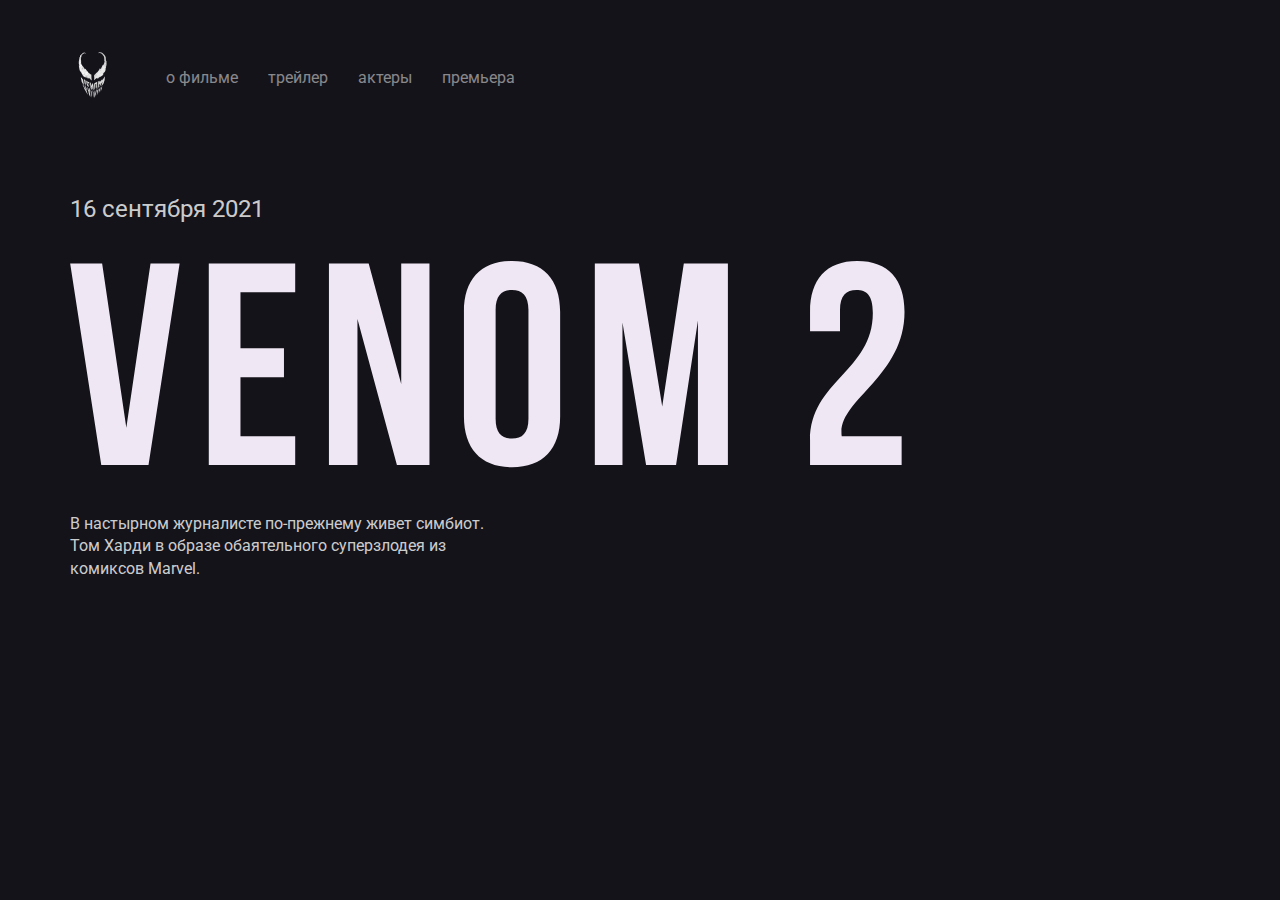
==== index.html @ 57490ef8 "Add files via upload" ====
<!DOCTYPE html>
<html lang="ru">
<head>
    <meta charset="UTF-8">
    <meta http-equiv="X-UA-Compatible" content="IE=edge">
    <meta name="viewport" content="width=device-width, initial-scale=1.0">
    <title>Venom 2 - сайт о фильме</title>
    <link rel="preconnect" href="https://fonts.gstatic.com">
    <link href="https://fonts.googleapis.com/css2?family=Roboto:wght@400;700&display=swap" rel="stylesheet">
    <link rel="stylesheet" href="css/normalize.css">
    <link rel="stylesheet" href="css/styles.css">
</head>
<body>
    <div class="container">
        <header class="header">
            <a href="/" class="logo-link">
                <img width="46" height="71" src="img/logo.png" alt="logo: Venom" class="logo-image">
            </a>
            <nav class="nav">
                <ul class="nav-menu">
                    <li class="nav-menu-item">
                        <a href="about.html" class="nav-menu-link">о фильме</a>
                    </li>
                    <li class="nav-menu-item">
                        <a href="trailer.html" class="nav-menu-link">трейлер</a>
                    </li>
                    <li class="nav-menu-item">
                        <a href="actors.html" class="nav-menu-link">актеры</a>
                    </li>
                    <li class="nav-menu-item">
                        <a href="premier.html" class="nav-menu-link">премьера</a>
                    </li>
                </ul>
            </nav>
        </header>
        <div class="film">
            <div class="film-text">
                <span class="film-date">16 сентября 2021</span>
                <img src="img/venom-2.svg" alt="logo: venom-2" class="film-logo">
                <p class="film-discription">В настырном журналисте по-прежнему живет симбиот. Том Харди в образе обаятельного суперзлодея из комиксов Marvel.</p>
            </div>
            <!-- /.hero-text -->
        </div>
        <!-- /.hero -->
    </div>
    <!-- /.container -->
    
</body>
</html>
---- css/styles.css ----
body {
    background-color: #14131A;
    color: #fff;
    font-family: 'Roboto', sans-serif;
}

.container {
    max-width: 1140px;
    margin: auto;
}

.header {
    display: flex;
    align-items: center;
    padding-top: 40px;
    margin-bottom: 80px;
}

.logo-link {
    display: inline-block;
    margin-right: 50px;
}

.nav-menu {
    margin: 0;
    padding: 0;
    list-style: none;
    display: flex;
}

.nav-menu-item {
    margin-right: 30px;
}

.nav-menu-link {
    text-decoration: none;
    color: rgba(255, 255, 255, 0.5);
}

.film-date {
    display: block;
    font-size: 24px;
    line-height: 28px;
    color: rgba(255, 255, 255, 0.8);
    margin-bottom: 38px;
}

.film-discription {
    margin-top: 40px;
    max-width: 423px;
    font-size: 16px;
    line-height: 140%;
    /* or 22px */
    color: rgba(255, 255, 255, 0.8);
}
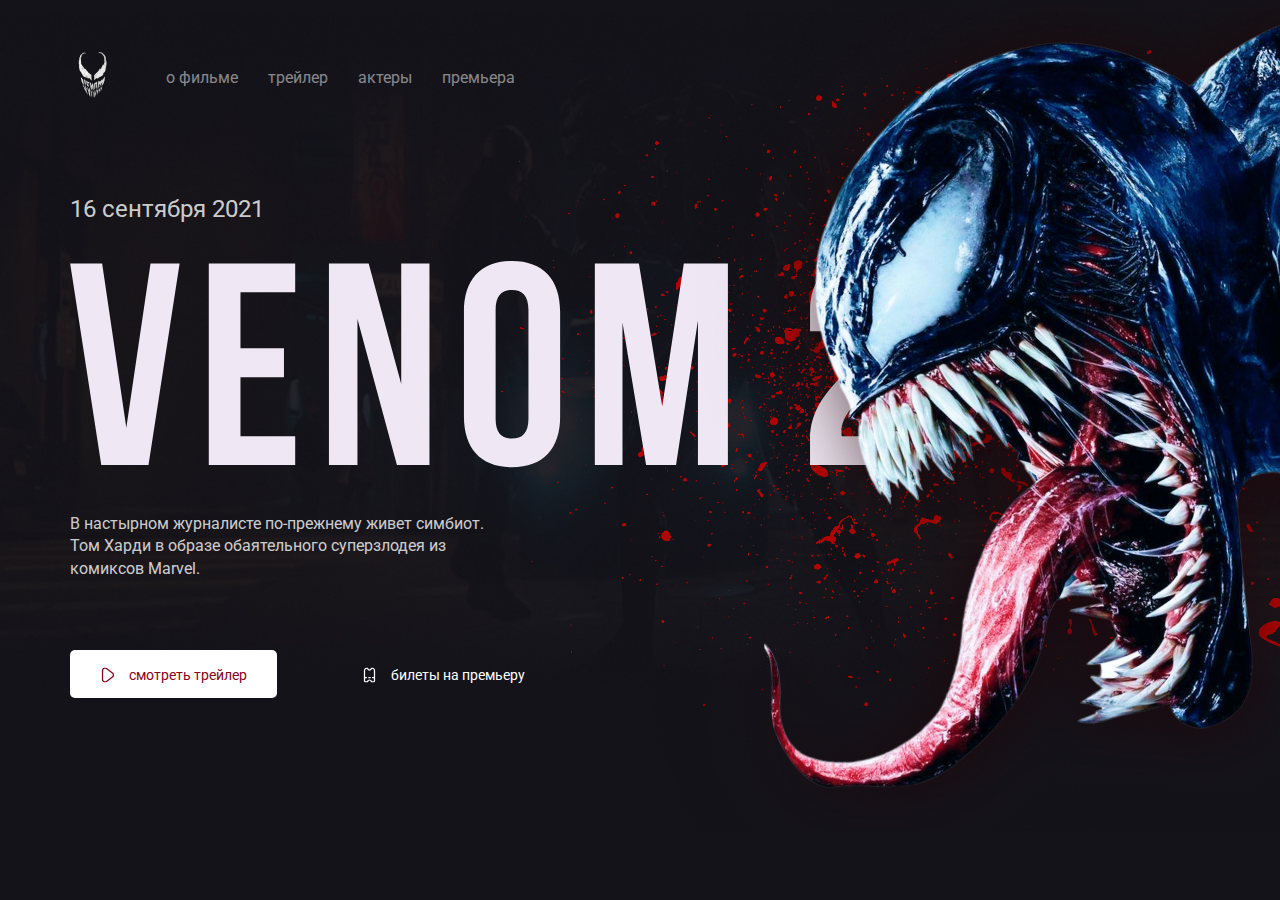
==== commit fe485ee7: "Сверстал страницу, добавил изображение." ====
--- a/index.html
+++ b/index.html
@@ -10,7 +10,7 @@
     <link rel="stylesheet" href="css/normalize.css">
     <link rel="stylesheet" href="css/styles.css">
 </head>
-<body>
+<body class="blood">
     <div class="container">
         <header class="header">
             <a href="/" class="logo-link">
@@ -39,11 +39,22 @@
                 <img src="img/venom-2.svg" alt="logo: venom-2" class="film-logo">
                 <p class="film-discription">В настырном журналисте по-прежнему живет симбиот. Том Харди в образе обаятельного суперзлодея из комиксов Marvel.</p>
             </div>
-            <!-- /.hero-text -->
+            <!-- /.film-text -->
+            <div class="button-group">
+                <button class="button button-primary">
+                    <img width="15" src="img/button-play.svg" alt="icon: play" class="button-icon">
+                    <span class="button-text">смотреть трейлер</span>
+                </button>
+                <a href="trailer.html" class="button button-link">
+                    <img width="15" src="img/ticket.svg" alt="icon: Ticket" class="button-icon">
+                    <span class="button-text">билеты на премьеру</span>
+                </a>
+            </div>
+            <!-- /.button-group -->
         </div>
         <!-- /.hero -->
     </div>
     <!-- /.container -->
-    
+    <img src="img/venom.png" alt="photo: Venom" class="venom">
 </body>
 </html>--- a/css/styles.css
+++ b/css/styles.css
@@ -1,5 +1,4 @@
 body {
-    background-color: #14131A;
     color: #fff;
     font-family: 'Roboto', sans-serif;
 }
@@ -52,4 +51,52 @@
     line-height: 140%;
     /* or 22px */
     color: rgba(255, 255, 255, 0.8);
+}
+
+.button {
+    padding: 15px 30px;
+    border: none;
+    border-radius: 5px;
+    text-decoration: none;
+    /* Меняет курсор при наведении*/
+    cursor: pointer;
+}
+/* Выравнивание текста в кнопках*/
+.button-text, 
+.button-icon {
+    display: inline-block;
+    vertical-align: middle;
+}
+
+.button-text {
+    font-size: 14px;
+    line-height: 16px;
+    margin-left: 10px;
+}
+
+.button-primary {
+    color: #8D0019;
+    background: #FFF;
+    margin-right: 51px;
+}
+
+.button-link {
+    color: #FFFFFF;
+}
+
+.button-group {
+    margin-top: 70px;
+}
+
+.venom {
+    /*Делает картинку не приклееной к одной позиции, 
+    дает возможноть быть поверх других обьектов*/
+    position: absolute;
+    top: 0;
+    right: 0;
+}
+
+.blood {
+    background: url('../img/blood.png') no-repeat top right, 
+    #14131A url('../img/background.jpg') no-repeat center center / 100%;
 }